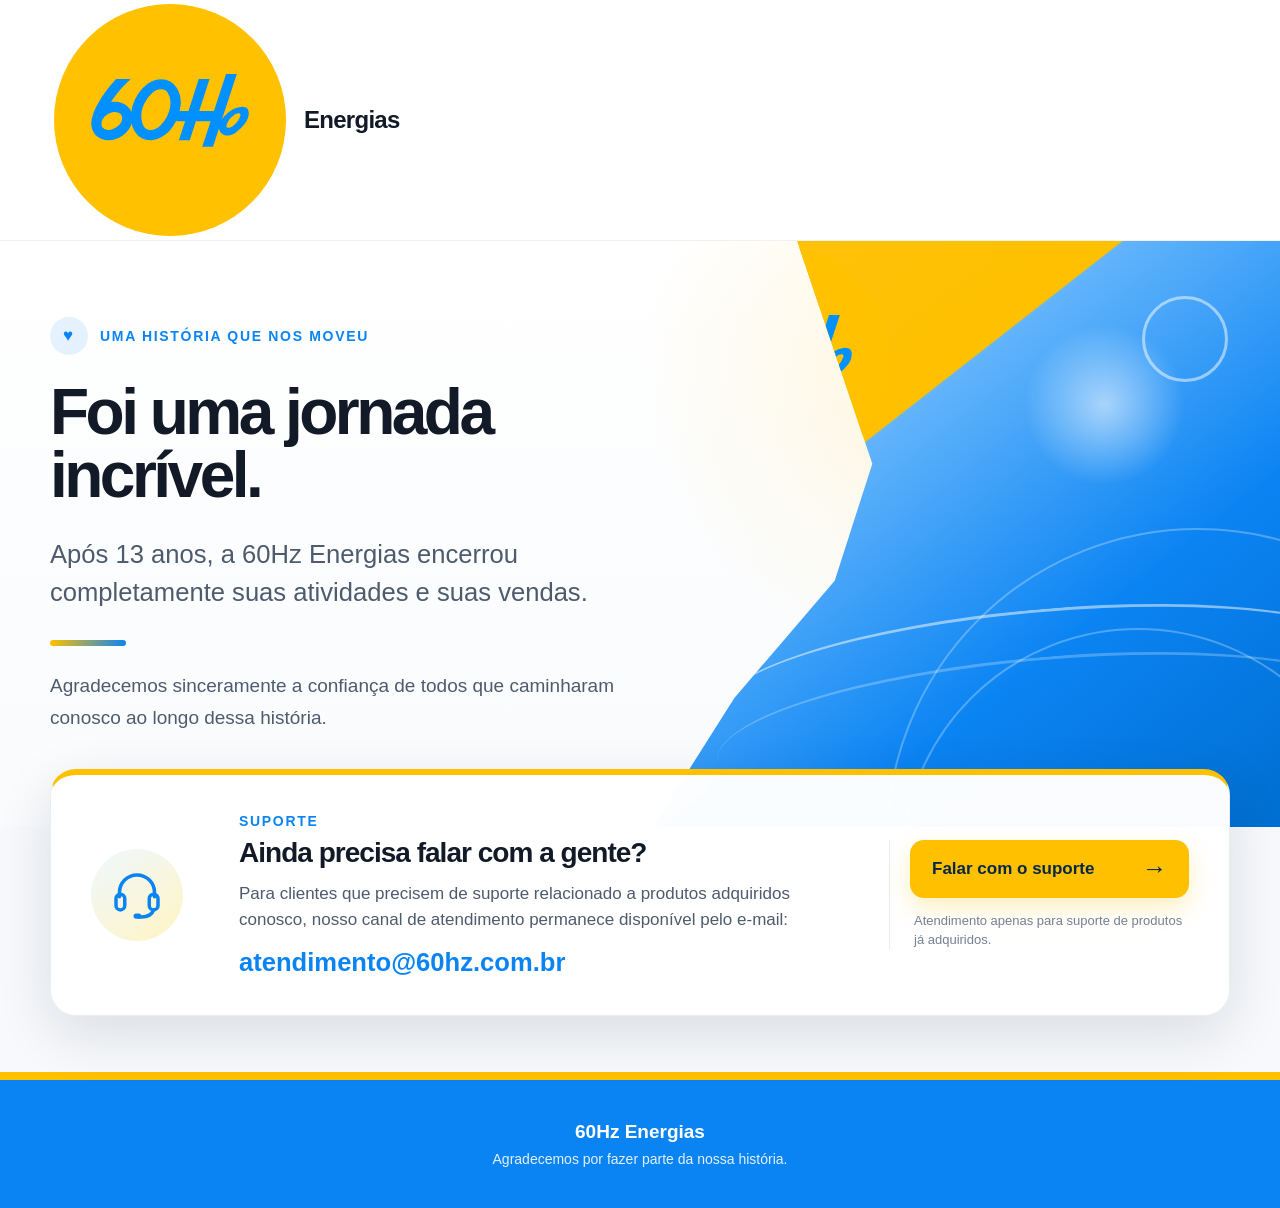
==== index.html @ 982b2da0 "refactor: use circular 60Hz brand logo" ====
<!doctype html>
<html lang="pt-BR">
<head>
  <meta charset="utf-8">
  <meta name="viewport" content="width=device-width, initial-scale=1">
  <meta name="description" content="Comunicado de encerramento das atividades da 60Hz Energias e canal de suporte aos clientes.">
  <meta name="theme-color" content="#0090ff">
  <title>60Hz Energias — Encerramento das atividades</title>
  <link rel="icon" type="image/svg+xml" href="assets/60hz-logo.svg">
  <link rel="stylesheet" href="styles.css">
</head>
<body>
  <header class="site-header">
    <div class="container brand" aria-label="60Hz Energias">
      <img class="brand-logo" src="assets/60hz-logo.svg" alt="60Hz">
      <span class="brand-company">Energias</span>
    </div>
  </header>

  <main>
    <section class="hero">
      <div class="hero-art" aria-hidden="true">
        <div class="sun-orbit"></div>
        <div class="energy-line energy-line-a"></div>
        <div class="energy-line energy-line-b"></div>
        <img class="hero-logo" src="assets/60hz-logo.svg" alt="">
      </div>

      <div class="container hero-grid">
        <div class="hero-copy">
          <div class="eyebrow">
            <span class="eyebrow-icon" aria-hidden="true">♥</span>
            <span>Uma história que nos moveu</span>
          </div>

          <h1>Foi uma jornada incrível.</h1>

          <p class="lead">
            Após 13 anos, a 60Hz Energias encerrou completamente suas atividades e suas vendas.
          </p>

          <div class="accent-line" aria-hidden="true"></div>

          <p class="gratitude">
            Agradecemos sinceramente a confiança de todos que caminharam conosco ao longo dessa história.
          </p>
        </div>
      </div>
    </section>

    <section class="support-section" aria-labelledby="support-title">
      <div class="container">
        <div class="support-card">
          <div class="support-icon" aria-hidden="true">
            <svg viewBox="0 0 64 64" role="img">
              <path d="M12 34v-5C12 18 21 9 32 9s20 9 20 20v5" fill="none" stroke="currentColor" stroke-width="4" stroke-linecap="round"/>
              <rect x="8" y="31" width="10" height="18" rx="5" fill="none" stroke="currentColor" stroke-width="4"/>
              <rect x="46" y="31" width="10" height="18" rx="5" fill="none" stroke="currentColor" stroke-width="4"/>
              <path d="M51 49c-2 6-7 8-14 8h-3" fill="none" stroke="currentColor" stroke-width="4" stroke-linecap="round"/>
              <rect x="28" y="53" width="9" height="6" rx="3" fill="currentColor"/>
            </svg>
          </div>

          <div class="support-content">
            <p class="support-label">Suporte</p>
            <h2 id="support-title">Ainda precisa falar com a gente?</h2>
            <p>
              Para clientes que precisem de suporte relacionado a produtos adquiridos conosco,
              nosso canal de atendimento permanece disponível pelo e-mail:
            </p>
            <a class="support-email" href="mailto:atendimento@60hz.com.br">atendimento@60hz.com.br</a>
          </div>

          <div class="support-action">
            <a class="primary-button" href="mailto:atendimento@60hz.com.br?subject=Suporte%20-%2060Hz%20Energias">
              <span>Falar com o suporte</span>
              <span class="button-arrow" aria-hidden="true">→</span>
            </a>
            <p class="support-note">
              Atendimento apenas para suporte de produtos já adquiridos.
            </p>
          </div>
        </div>
      </div>
    </section>
  </main>

  <footer class="site-footer">
    <div class="container">
      <strong>60Hz Energias</strong>
      <span>Agradecemos por fazer parte da nossa história.</span>
    </div>
  </footer>
</body>
</html>
---- styles.css ----
:root {
  --blue: #0b84f3;
  --blue-dark: #006ed1;
  --yellow: #ffc000;
  --yellow-soft: #fff4c2;
  --ink: #121a28;
  --text: #4e5b6d;
  --muted: #748093;
  --surface: #ffffff;
  --line: #e9edf2;
  --shadow: 0 18px 55px rgba(18, 26, 40, 0.12);
  --radius: 26px;
}

* { box-sizing: border-box; }
html { scroll-behavior: smooth; }
body {
  margin: 0;
  min-width: 320px;
  color: var(--ink);
  background: #f7f9fc;
  font-family: Inter, ui-sans-serif, -apple-system, BlinkMacSystemFont, "Segoe UI", Roboto, Helvetica, Arial, sans-serif;
  -webkit-font-smoothing: antialiased;
}
a { color: inherit; }
.container { width: min(1180px, calc(100% - 48px)); margin: 0 auto; }

.site-header {
  position: relative;
  z-index: 5;
  background: #fff;
  border-bottom: 1px solid rgba(18, 26, 40, 0.06);
}
.brand {
  min-height: 92px;
  display: flex;
  align-items: center;
  gap: 14px;
}
.brand-wordmark {
  width: 128px;
  height: auto;
  display: block;
  flex: 0 0 auto;
}
.brand-company {
  color: var(--ink);
  font-size: 24px;
  font-weight: 650;
  letter-spacing: -0.03em;
}

.hero {
  position: relative;
  min-height: 565px;
  overflow: hidden;
  background:
    radial-gradient(circle at 73% 22%, rgba(255, 192, 0, 0.13), transparent 28%),
    linear-gradient(180deg, #fff 0%, #f9fbfd 100%);
}
.hero-grid {
  min-height: 565px;
  display: grid;
  grid-template-columns: minmax(0, 1.05fr) minmax(420px, 0.95fr);
  align-items: center;
}
.hero-copy {
  position: relative;
  z-index: 3;
  max-width: 700px;
  padding: 76px 0 94px;
}
.eyebrow {
  display: inline-flex;
  align-items: center;
  gap: 12px;
  margin-bottom: 26px;
  color: var(--blue);
  font-size: 14px;
  font-weight: 850;
  letter-spacing: 0.12em;
  text-transform: uppercase;
}
.eyebrow-icon {
  width: 38px;
  height: 38px;
  display: grid;
  place-items: center;
  border-radius: 50%;
  color: var(--blue);
  background: rgba(11, 132, 243, 0.1);
  font-size: 17px;
}
h1 {
  max-width: 760px;
  margin: 0;
  font-size: clamp(54px, 5vw, 80px);
  line-height: 0.98;
  letter-spacing: -0.055em;
}
.lead {
  max-width: 690px;
  margin: 30px 0 0;
  color: var(--text);
  font-size: clamp(21px, 2vw, 27px);
  line-height: 1.48;
}
.accent-line {
  width: 76px;
  height: 6px;
  margin: 28px 0 24px;
  border-radius: 999px;
  background: linear-gradient(90deg, var(--yellow), var(--blue));
}
.gratitude {
  max-width: 665px;
  margin: 0;
  color: var(--text);
  font-size: 19px;
  line-height: 1.65;
}
.hero-art {
  position: absolute;
  z-index: 1;
  top: 0;
  right: 0;
  width: 49%;
  height: 100%;
  overflow: hidden;
  background:
    radial-gradient(circle at 72% 28%, rgba(255,255,255,0.55), transparent 13%),
    linear-gradient(142deg, rgba(255,192,0,0.95) 0%, #ffc000 34%, #62b4fb 34.2%, #0b84f3 67%, #006ed1 100%);
  clip-path: polygon(23% 0, 100% 0, 100% 100%, 0 100%, 13% 78%, 29% 58%, 35% 38%);
}
.hero-art::before,
.hero-art::after {
  content: "";
  position: absolute;
  border: 2px solid rgba(255,255,255,0.28);
  border-radius: 50%;
}
.hero-art::before {
  width: 620px;
  height: 620px;
  right: -230px;
  bottom: -325px;
}
.hero-art::after {
  width: 470px;
  height: 470px;
  right: -95px;
  bottom: -275px;
}
.hero-wordmark {
  position: absolute;
  right: 9%;
  top: 32%;
  width: min(36vw, 360px);
  height: auto;
  opacity: 0.98;
  filter: brightness(0) invert(1) drop-shadow(0 4px 22px rgba(0,0,0,0.08));
}
.energy-line {
  position: absolute;
  left: 10%;
  width: 105%;
  height: 150px;
  border-top: 3px solid rgba(255,255,255,0.5);
  border-radius: 50%;
  transform: rotate(-5deg);
}
.energy-line-a { bottom: 68px; }
.energy-line-b { bottom: 20px; opacity: 0.5; }
.sun-orbit {
  position: absolute;
  top: 55px;
  right: 52px;
  width: 86px;
  height: 86px;
  border: 3px solid rgba(255,255,255,0.5);
  border-radius: 50%;
}

.support-section {
  position: relative;
  z-index: 4;
  margin-top: -58px;
  padding: 0 0 56px;
}
.support-card {
  display: grid;
  grid-template-columns: 112px minmax(0, 1fr) 300px;
  gap: 30px;
  align-items: center;
  padding: 38px 40px;
  border: 1px solid rgba(18, 26, 40, 0.08);
  border-top: 6px solid var(--yellow);
  border-radius: var(--radius);
  background: rgba(255,255,255,0.98);
  box-shadow: var(--shadow);
}
.support-icon {
  width: 92px;
  height: 92px;
  display: grid;
  place-items: center;
  border-radius: 50%;
  color: var(--blue);
  background: linear-gradient(145deg, #eff8ff, #fff4c2);
}
.support-icon svg {
  width: 56px;
  height: 56px;
}
.support-content { padding-left: 6px; }
.support-label {
  margin: 0 0 8px;
  color: var(--blue);
  font-size: 14px;
  font-weight: 900;
  letter-spacing: 0.12em;
  text-transform: uppercase;
}
.support-content h2 {
  margin: 0 0 12px;
  font-size: 28px;
  letter-spacing: -0.035em;
}
.support-content p:not(.support-label) {
  max-width: 650px;
  margin: 0 0 14px;
  color: var(--text);
  font-size: 17px;
  line-height: 1.55;
}
.support-email {
  display: inline-block;
  color: var(--blue);
  font-size: clamp(22px, 2vw, 30px);
  font-weight: 850;
  text-decoration: none;
  word-break: break-word;
}
.support-email:hover,
.support-email:focus-visible {
  text-decoration: underline;
  text-decoration-thickness: 2px;
  text-underline-offset: 4px;
}
.support-action {
  padding-left: 20px;
  border-left: 1px solid var(--line);
}
.primary-button {
  min-height: 58px;
  display: flex;
  align-items: center;
  justify-content: space-between;
  gap: 20px;
  padding: 0 22px;
  border-radius: 14px;
  color: #072747;
  background: var(--yellow);
  box-shadow: 0 10px 24px rgba(255, 192, 0, 0.25);
  font-size: 17px;
  font-weight: 850;
  text-decoration: none;
  transition: transform 160ms ease, box-shadow 160ms ease, background 160ms ease;
}
.primary-button:hover {
  transform: translateY(-2px);
  background: #ffd12e;
  box-shadow: 0 14px 28px rgba(255, 192, 0, 0.32);
}
.primary-button:focus-visible {
  outline: 4px solid rgba(11,132,243,0.25);
  outline-offset: 3px;
}
.button-arrow { font-size: 25px; }
.support-note {
  margin: 14px 4px 0;
  color: var(--muted);
  font-size: 13px;
  line-height: 1.45;
}
.site-footer {
  border-top: 8px solid var(--yellow);
  color: #fff;
  background: var(--blue);
}
.site-footer .container {
  min-height: 128px;
  display: flex;
  flex-direction: column;
  align-items: center;
  justify-content: center;
  gap: 8px;
  text-align: center;
}
.site-footer strong { font-size: 19px; }
.site-footer span { color: rgba(255,255,255,0.88); font-size: 14px; }

@media (max-width: 980px) {
  .hero { min-height: auto; }
  .hero-grid {
    min-height: auto;
    grid-template-columns: 1fr;
  }
  .hero-copy {
    max-width: 720px;
    padding: 68px 0 210px;
  }
  .hero-art {
    top: auto;
    bottom: 0;
    width: 100%;
    height: 190px;
    clip-path: polygon(0 46%, 24% 22%, 54% 36%, 77% 7%, 100% 20%, 100% 100%, 0 100%);
  }
  .hero-wordmark {
    top: 43%;
    right: 5%;
    width: 190px;
  }
  .support-section { margin-top: -42px; }
  .support-card { grid-template-columns: 88px minmax(0, 1fr); }
  .support-icon {
    width: 76px;
    height: 76px;
  }
  .support-icon svg {
    width: 46px;
    height: 46px;
  }
  .support-action {
    grid-column: 1 / -1;
    padding: 24px 0 0;
    border-top: 1px solid var(--line);
    border-left: 0;
  }
  .primary-button { justify-content: center; }
}

@media (max-width: 640px) {
  .container { width: min(100% - 28px, 1180px); }
  .brand {
    min-height: 82px;
    gap: 12px;
  }
  .brand-wordmark {
    width: 104px;
  }
  .brand-company {
    font-size: 20px;
  }
  .hero-copy { padding: 50px 0 180px; }
  .eyebrow {
    margin-bottom: 20px;
    font-size: 12px;
  }
  .eyebrow-icon {
    width: 32px;
    height: 32px;
  }
  h1 {
    font-size: clamp(42px, 13vw, 58px);
    line-height: 1.02;
  }
  .lead {
    margin-top: 24px;
    font-size: 20px;
  }
  .gratitude { font-size: 17px; }
  .hero-art { height: 150px; }
  .hero-wordmark {
    top: 48%;
    right: 5%;
    width: 142px;
  }
  .support-section {
    margin-top: -26px;
    padding-bottom: 34px;
  }
  .support-card {
    grid-template-columns: 1fr;
    gap: 18px;
    padding: 28px 22px;
    border-radius: 22px;
  }
  .support-icon {
    width: 68px;
    height: 68px;
  }
  .support-content { padding-left: 0; }
  .support-content h2 { font-size: 25px; }
  .support-content p:not(.support-label) { font-size: 16px; }
  .support-email { font-size: 21px; }
  .support-action { grid-column: auto; }
  .primary-button { width: 100%; }
  .site-footer .container { min-height: 110px; }
}

@media (prefers-reduced-motion: reduce) {
  *, *::before, *::after {
    scroll-behavior: auto !important;
    transition: none !important;
  }
}
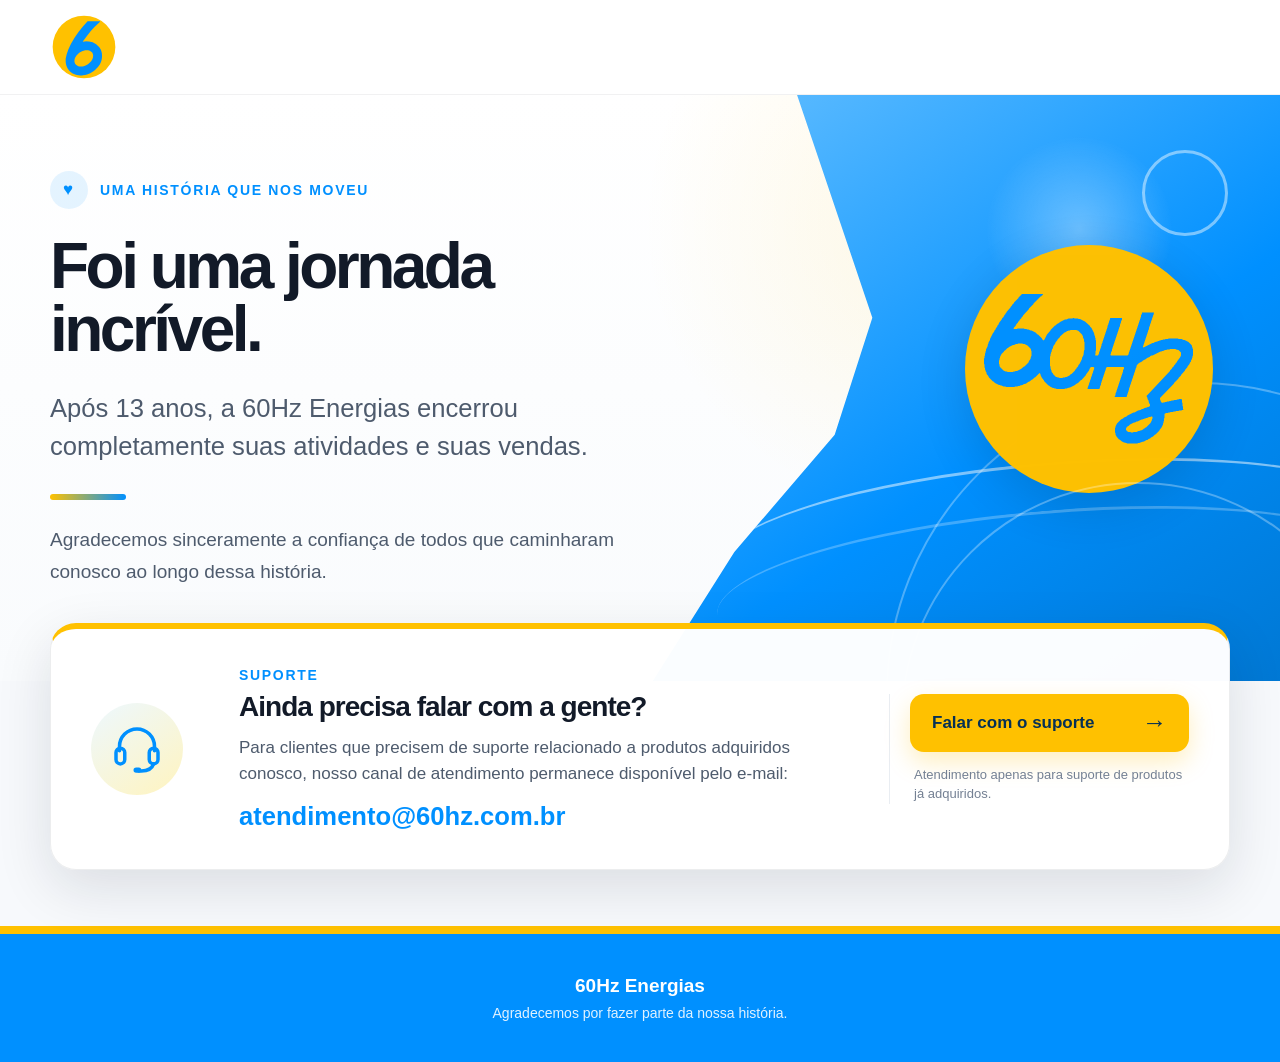
==== commit 6626c1dd: "Use 60Hz symbol only in header" ====
--- a/index.html
+++ b/index.html
@@ -6,14 +6,13 @@
   <meta name="description" content="Comunicado de encerramento das atividades da 60Hz Energias e canal de suporte aos clientes.">
   <meta name="theme-color" content="#0090ff">
   <title>60Hz Energias — Encerramento das atividades</title>
-  <link rel="icon" type="image/svg+xml" href="assets/60hz-logo.svg">
+  <link rel="icon" type="image/svg+xml" href="assets/60hz-symbol.svg">
   <link rel="stylesheet" href="styles.css">
 </head>
 <body>
   <header class="site-header">
     <div class="container brand" aria-label="60Hz Energias">
-      <img class="brand-logo" src="assets/60hz-logo.svg" alt="60Hz">
-      <span class="brand-company">Energias</span>
+      <img class="brand-logo" src="assets/60hz-symbol.svg" alt="60Hz Energias">
     </div>
   </header>
 
--- a/styles.css
+++ b/styles.css
@@ -1,8 +1,8 @@
 :root {
-  --blue: #0b84f3;
-  --blue-dark: #006ed1;
-  --yellow: #ffc000;
-  --yellow-soft: #fff4c2;
+  --blue: #0090ff;
+  --blue-dark: #0078d4;
+  --yellow: #ffc100;
+  --yellow-soft: #fff4bf;
   --ink: #121a28;
   --text: #4e5b6d;
   --muted: #748093;
@@ -32,14 +32,14 @@
   border-bottom: 1px solid rgba(18, 26, 40, 0.06);
 }
 .brand {
-  min-height: 92px;
+  min-height: 94px;
   display: flex;
   align-items: center;
   gap: 14px;
 }
-.brand-wordmark {
-  width: 128px;
-  height: auto;
+.brand-logo {
+  width: 68px;
+  height: 68px;
   display: block;
   flex: 0 0 auto;
 }
@@ -55,7 +55,7 @@
   min-height: 565px;
   overflow: hidden;
   background:
-    radial-gradient(circle at 73% 22%, rgba(255, 192, 0, 0.13), transparent 28%),
+    radial-gradient(circle at 73% 22%, rgba(255, 193, 0, 0.10), transparent 28%),
     linear-gradient(180deg, #fff 0%, #f9fbfd 100%);
 }
 .hero-grid {
@@ -88,7 +88,7 @@
   place-items: center;
   border-radius: 50%;
   color: var(--blue);
-  background: rgba(11, 132, 243, 0.1);
+  background: rgba(0, 144, 255, 0.10);
   font-size: 17px;
 }
 h1 {
@@ -128,15 +128,15 @@
   height: 100%;
   overflow: hidden;
   background:
-    radial-gradient(circle at 72% 28%, rgba(255,255,255,0.55), transparent 13%),
-    linear-gradient(142deg, rgba(255,192,0,0.95) 0%, #ffc000 34%, #62b4fb 34.2%, #0b84f3 67%, #006ed1 100%);
+    radial-gradient(circle at 68% 23%, rgba(255,255,255,0.34), transparent 15%),
+    linear-gradient(145deg, #67c0ff 0%, #0090ff 58%, #0078d4 100%);
   clip-path: polygon(23% 0, 100% 0, 100% 100%, 0 100%, 13% 78%, 29% 58%, 35% 38%);
 }
 .hero-art::before,
 .hero-art::after {
   content: "";
   position: absolute;
-  border: 2px solid rgba(255,255,255,0.28);
+  border: 2px solid rgba(255,255,255,0.30);
   border-radius: 50%;
 }
 .hero-art::before {
@@ -151,14 +151,14 @@
   right: -95px;
   bottom: -275px;
 }
-.hero-wordmark {
+.hero-logo {
   position: absolute;
-  right: 9%;
-  top: 32%;
-  width: min(36vw, 360px);
+  right: 10%;
+  top: 25%;
+  width: min(20vw, 280px);
   height: auto;
-  opacity: 0.98;
-  filter: brightness(0) invert(1) drop-shadow(0 4px 22px rgba(0,0,0,0.08));
+  opacity: 0.99;
+  filter: drop-shadow(0 14px 28px rgba(0,0,0,0.14));
 }
 .energy-line {
   position: absolute;
@@ -177,7 +177,7 @@
   right: 52px;
   width: 86px;
   height: 86px;
-  border: 3px solid rgba(255,255,255,0.5);
+  border: 3px solid rgba(255,255,255,0.45);
   border-radius: 50%;
 }
 
@@ -206,7 +206,7 @@
   place-items: center;
   border-radius: 50%;
   color: var(--blue);
-  background: linear-gradient(145deg, #eff8ff, #fff4c2);
+  background: linear-gradient(145deg, #edf8ff, var(--yellow-soft));
 }
 .support-icon svg {
   width: 56px;
@@ -259,9 +259,9 @@
   gap: 20px;
   padding: 0 22px;
   border-radius: 14px;
-  color: #072747;
+  color: #063055;
   background: var(--yellow);
-  box-shadow: 0 10px 24px rgba(255, 192, 0, 0.25);
+  box-shadow: 0 10px 24px rgba(255, 193, 0, 0.25);
   font-size: 17px;
   font-weight: 850;
   text-decoration: none;
@@ -269,11 +269,11 @@
 }
 .primary-button:hover {
   transform: translateY(-2px);
-  background: #ffd12e;
-  box-shadow: 0 14px 28px rgba(255, 192, 0, 0.32);
+  background: #ffd036;
+  box-shadow: 0 14px 28px rgba(255, 193, 0, 0.32);
 }
 .primary-button:focus-visible {
-  outline: 4px solid rgba(11,132,243,0.25);
+  outline: 4px solid rgba(0,144,255,0.25);
   outline-offset: 3px;
 }
 .button-arrow { font-size: 25px; }
@@ -317,10 +317,10 @@
     height: 190px;
     clip-path: polygon(0 46%, 24% 22%, 54% 36%, 77% 7%, 100% 20%, 100% 100%, 0 100%);
   }
-  .hero-wordmark {
-    top: 43%;
-    right: 5%;
-    width: 190px;
+  .hero-logo {
+    top: 21%;
+    right: 6%;
+    width: 150px;
   }
   .support-section { margin-top: -42px; }
   .support-card { grid-template-columns: 88px minmax(0, 1fr); }
@@ -345,10 +345,11 @@
   .container { width: min(100% - 28px, 1180px); }
   .brand {
     min-height: 82px;
-    gap: 12px;
-  }
-  .brand-wordmark {
-    width: 104px;
+    gap: 11px;
+  }
+  .brand-logo {
+    width: 54px;
+    height: 54px;
   }
   .brand-company {
     font-size: 20px;
@@ -372,10 +373,10 @@
   }
   .gratitude { font-size: 17px; }
   .hero-art { height: 150px; }
-  .hero-wordmark {
-    top: 48%;
+  .hero-logo {
+    top: 22%;
     right: 5%;
-    width: 142px;
+    width: 112px;
   }
   .support-section {
     margin-top: -26px;
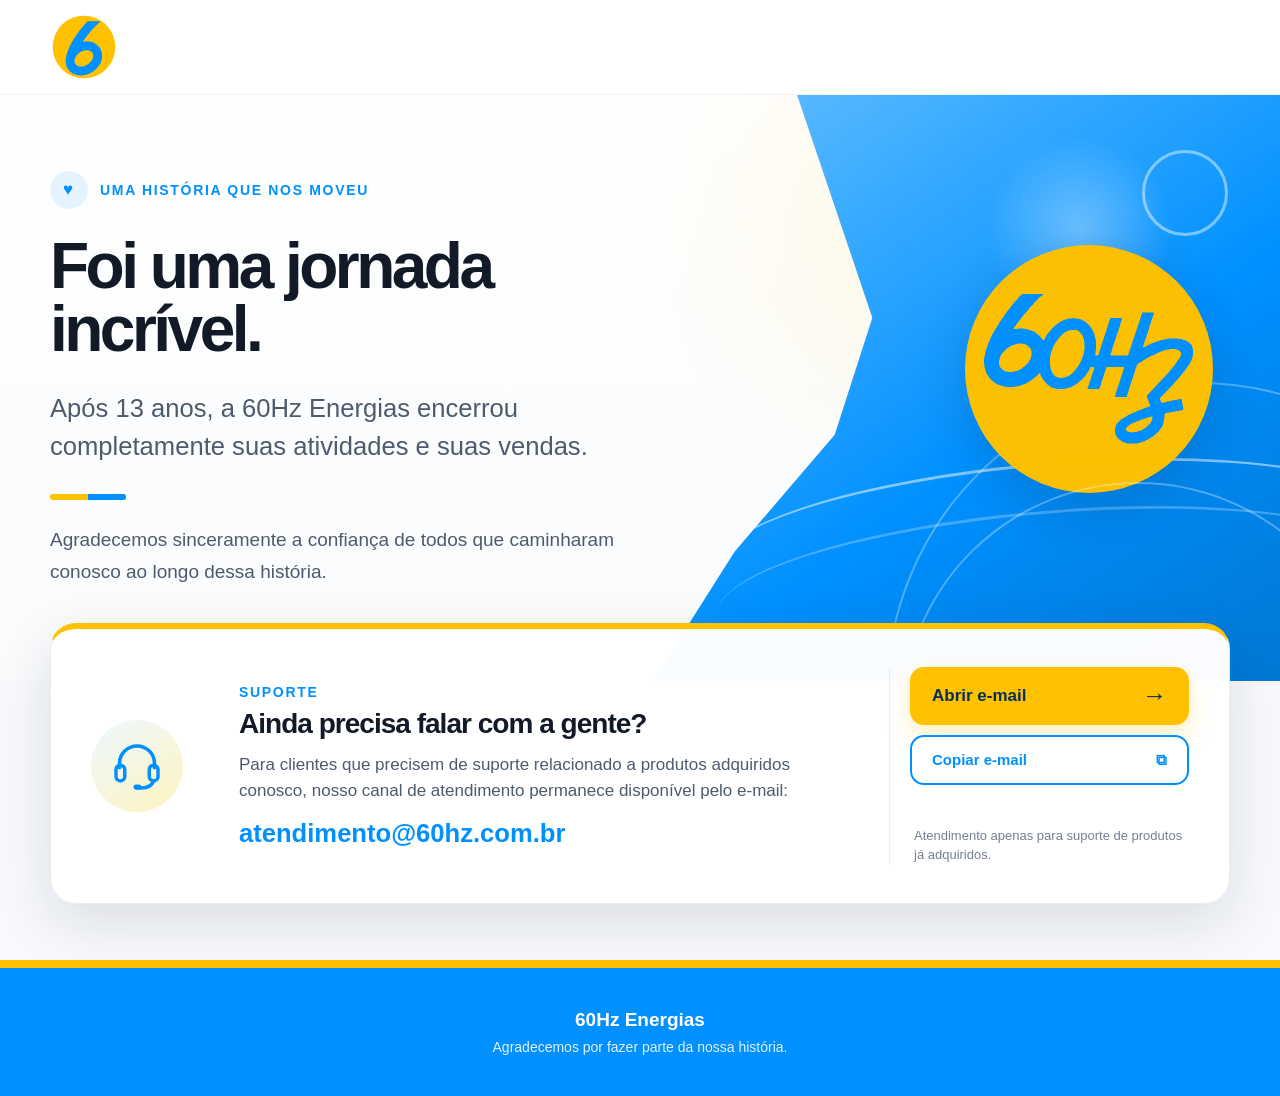
==== commit b6a3d044: "Fix support buttons with web email and copy fallback" ====
--- a/index.html
+++ b/index.html
@@ -8,6 +8,7 @@
   <title>60Hz Energias — Encerramento das atividades</title>
   <link rel="icon" type="image/svg+xml" href="assets/60hz-symbol.svg">
   <link rel="stylesheet" href="styles.css">
+  <link rel="stylesheet" href="support-actions.css">
 </head>
 <body>
   <header class="site-header">
@@ -67,14 +68,21 @@
               Para clientes que precisem de suporte relacionado a produtos adquiridos conosco,
               nosso canal de atendimento permanece disponível pelo e-mail:
             </p>
-            <a class="support-email" href="mailto:atendimento@60hz.com.br">atendimento@60hz.com.br</a>
+            <a class="support-email" href="https://mail.google.com/mail/?view=cm&amp;fs=1&amp;to=atendimento@60hz.com.br&amp;su=Suporte%20-%2060Hz%20Energias" target="_blank" rel="noopener noreferrer">atendimento@60hz.com.br</a>
           </div>
 
           <div class="support-action">
-            <a class="primary-button" href="mailto:atendimento@60hz.com.br?subject=Suporte%20-%2060Hz%20Energias">
-              <span>Falar com o suporte</span>
-              <span class="button-arrow" aria-hidden="true">→</span>
-            </a>
+            <div class="support-buttons">
+              <a class="primary-button" href="https://mail.google.com/mail/?view=cm&amp;fs=1&amp;to=atendimento@60hz.com.br&amp;su=Suporte%20-%2060Hz%20Energias" target="_blank" rel="noopener noreferrer">
+                <span>Abrir e-mail</span>
+                <span class="button-arrow" aria-hidden="true">→</span>
+              </a>
+              <button class="secondary-button" type="button" data-copy-email="atendimento@60hz.com.br">
+                <span>Copiar e-mail</span>
+                <span aria-hidden="true">⧉</span>
+              </button>
+            </div>
+            <p class="copy-status" role="status" aria-live="polite"></p>
             <p class="support-note">
               Atendimento apenas para suporte de produtos já adquiridos.
             </p>
@@ -90,5 +98,51 @@
       <span>Agradecemos por fazer parte da nossa história.</span>
     </div>
   </footer>
+  <script>
+    (() => {
+      const button = document.querySelector('[data-copy-email]');
+      const status = document.querySelector('.copy-status');
+      if (!button || !status) return;
+
+      const copyFallback = (text) => {
+        const textarea = document.createElement('textarea');
+        textarea.value = text;
+        textarea.setAttribute('readonly', '');
+        textarea.style.position = 'fixed';
+        textarea.style.opacity = '0';
+        document.body.appendChild(textarea);
+        textarea.select();
+        const copied = document.execCommand('copy');
+        textarea.remove();
+        return copied;
+      };
+
+      button.addEventListener('click', async () => {
+        const email = button.dataset.copyEmail;
+        let copied = false;
+        try {
+          if (navigator.clipboard && window.isSecureContext) {
+            await navigator.clipboard.writeText(email);
+            copied = true;
+          } else {
+            copied = copyFallback(email);
+          }
+        } catch (_) {
+          copied = copyFallback(email);
+        }
+
+        status.textContent = copied
+          ? `E-mail copiado: ${email}`
+          : `Não foi possível copiar. E-mail: ${email}`;
+
+        if (copied) {
+          const original = button.querySelector('span');
+          const previous = original.textContent;
+          original.textContent = 'Copiado!';
+          window.setTimeout(() => { original.textContent = previous; }, 1800);
+        }
+      });
+    })();
+  </script>
 </body>
 </html>
--- a/styles.css
+++ b/styles.css
@@ -106,11 +106,22 @@
   line-height: 1.48;
 }
 .accent-line {
+  position: relative;
   width: 76px;
   height: 6px;
   margin: 28px 0 24px;
+  overflow: hidden;
   border-radius: 999px;
-  background: linear-gradient(90deg, var(--yellow), var(--blue));
+  background: var(--yellow);
+}
+.accent-line::after {
+  content: "";
+  position: absolute;
+  top: 0;
+  right: 0;
+  width: 50%;
+  height: 100%;
+  background: var(--blue);
 }
 .gratitude {
   max-width: 665px;
--- a/support-actions.css
+++ b/support-actions.css
@@ -0,0 +1,55 @@
+.support-buttons {
+  display: grid;
+  gap: 10px;
+}
+
+.secondary-button {
+  width: 100%;
+  min-height: 50px;
+  display: flex;
+  align-items: center;
+  justify-content: space-between;
+  gap: 20px;
+  padding: 0 20px;
+  border: 2px solid var(--blue);
+  border-radius: 14px;
+  color: var(--blue);
+  background: #fff;
+  font: inherit;
+  font-size: 15px;
+  font-weight: 850;
+  cursor: pointer;
+  transition: transform 160ms ease, background 160ms ease, color 160ms ease;
+}
+
+.secondary-button:hover {
+  transform: translateY(-2px);
+  color: #fff;
+  background: var(--blue);
+}
+
+.secondary-button:focus-visible {
+  outline: 4px solid rgba(0, 144, 255, 0.25);
+  outline-offset: 3px;
+}
+
+.copy-status {
+  min-height: 18px;
+  margin: 10px 4px 0;
+  color: var(--blue-dark);
+  font-size: 12px;
+  font-weight: 700;
+  line-height: 1.4;
+}
+
+@media (max-width: 980px) {
+  .support-buttons {
+    grid-template-columns: minmax(0, 1fr) minmax(0, 0.72fr);
+  }
+}
+
+@media (max-width: 640px) {
+  .support-buttons {
+    grid-template-columns: 1fr;
+  }
+}
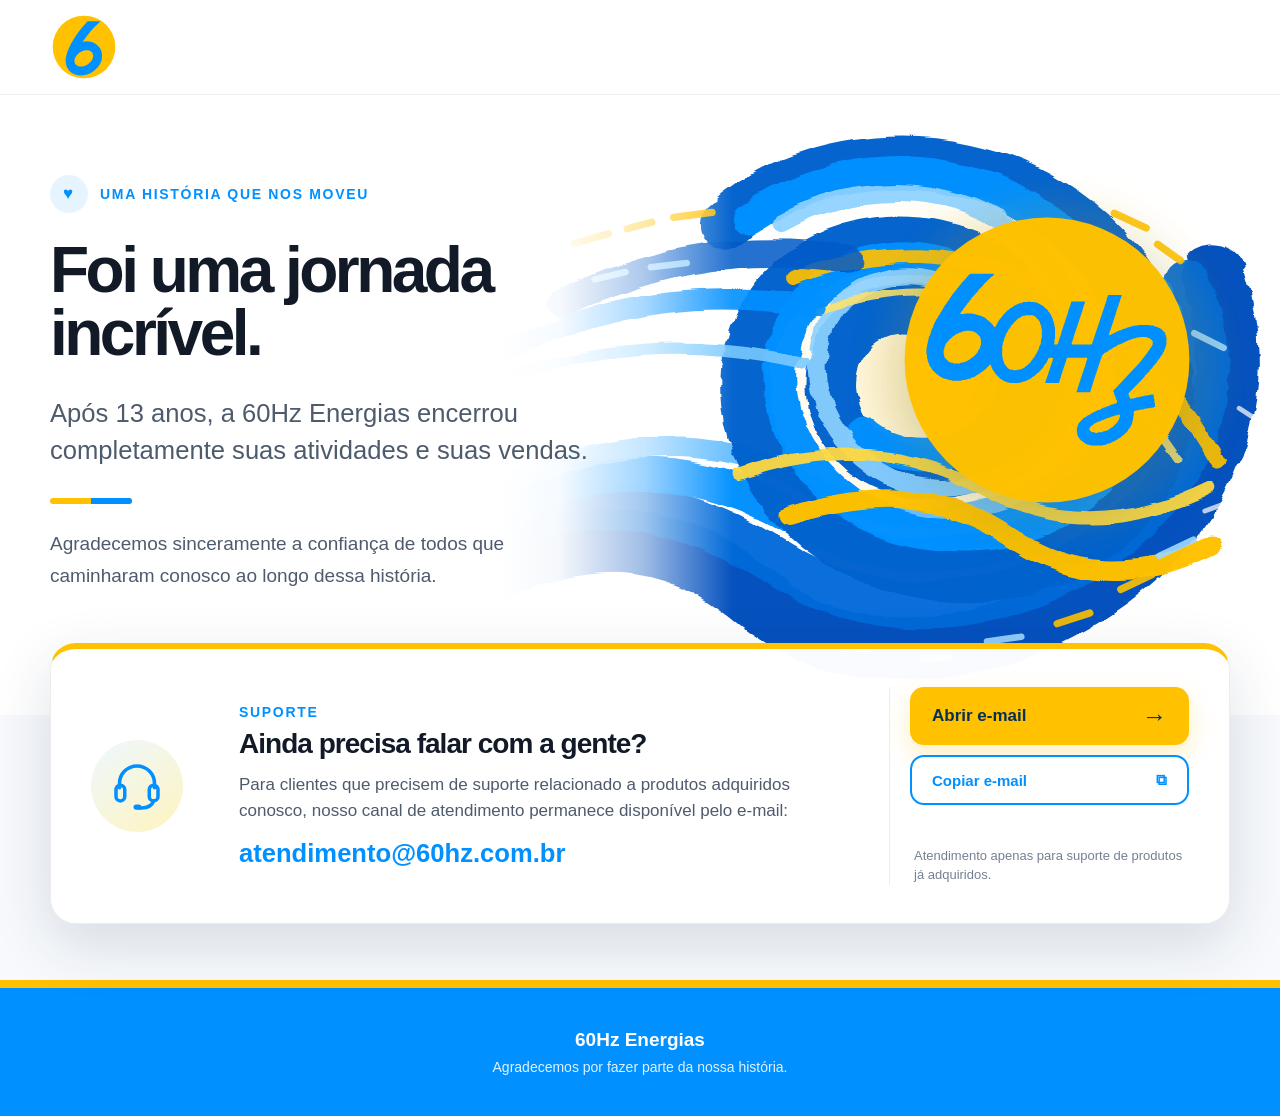
==== commit 5a1d18c6: "Enable painterly hero background" ====
--- a/index.html
+++ b/index.html
@@ -9,6 +9,7 @@
   <link rel="icon" type="image/svg+xml" href="assets/60hz-symbol.svg">
   <link rel="stylesheet" href="styles.css">
   <link rel="stylesheet" href="support-actions.css">
+  <link rel="stylesheet" href="artistic-background.css">
 </head>
 <body>
   <header class="site-header">
--- a/artistic-background.css
+++ b/artistic-background.css
@@ -0,0 +1,153 @@
+.hero {
+  min-height: 620px;
+  background: #fff;
+}
+
+.hero-grid {
+  min-height: 620px;
+  grid-template-columns: minmax(0, 0.95fr) minmax(460px, 1.05fr);
+}
+
+.hero-copy {
+  max-width: 650px;
+  padding: 76px 0 120px;
+}
+
+.hero-art {
+  top: 0;
+  right: 0;
+  width: 61%;
+  height: 100%;
+  clip-path: none;
+  overflow: hidden;
+  background-color: transparent;
+  background-image: url("assets/energy-swirls.svg");
+  background-repeat: no-repeat;
+  background-position: center right;
+  background-size: cover;
+}
+
+.hero-art::before {
+  content: "";
+  position: absolute;
+  inset: 0 auto 0 0;
+  width: 30%;
+  height: 100%;
+  border: 0;
+  border-radius: 0;
+  background: linear-gradient(90deg, #fff 0%, rgba(255,255,255,.96) 26%, rgba(255,255,255,.62) 62%, rgba(255,255,255,0) 100%);
+  pointer-events: none;
+}
+
+.hero-art::after {
+  content: "";
+  position: absolute;
+  right: 8%;
+  top: 17%;
+  width: 330px;
+  height: 330px;
+  border: 0;
+  border-radius: 50%;
+  background: rgba(255, 193, 0, .12);
+  filter: blur(18px);
+  pointer-events: none;
+}
+
+.hero-logo {
+  z-index: 3;
+  right: 11%;
+  top: 19%;
+  width: min(23vw, 310px);
+  filter: drop-shadow(0 18px 34px rgba(0, 74, 155, .20));
+}
+
+.sun-orbit,
+.energy-line {
+  display: none;
+}
+
+.accent-line {
+  width: 82px;
+  height: 6px;
+}
+
+.support-section {
+  margin-top: -72px;
+}
+
+.support-card {
+  border-top-color: var(--yellow);
+  box-shadow: 0 20px 60px rgba(16, 43, 77, .14);
+}
+
+@media (max-width: 980px) {
+  .hero-grid {
+    min-height: auto;
+    grid-template-columns: 1fr;
+  }
+
+  .hero-copy {
+    padding: 62px 0 270px;
+  }
+
+  .hero-art {
+    top: auto;
+    bottom: 0;
+    width: 100%;
+    height: 250px;
+    background-position: 65% center;
+    background-size: cover;
+  }
+
+  .hero-art::before {
+    inset: 0 0 auto 0;
+    width: 100%;
+    height: 48%;
+    background: linear-gradient(180deg, #fff 0%, rgba(255,255,255,.9) 24%, rgba(255,255,255,0) 100%);
+  }
+
+  .hero-art::after {
+    right: 7%;
+    top: 18%;
+    width: 165px;
+    height: 165px;
+  }
+
+  .hero-logo {
+    top: 18%;
+    right: 7%;
+    width: 165px;
+  }
+
+  .support-section {
+    margin-top: -46px;
+  }
+}
+
+@media (max-width: 640px) {
+  .hero-copy {
+    padding: 48px 0 225px;
+  }
+
+  .hero-art {
+    height: 205px;
+    background-position: 62% center;
+  }
+
+  .hero-logo {
+    top: 23%;
+    right: 6%;
+    width: 126px;
+  }
+
+  .hero-art::after {
+    top: 20%;
+    right: 5%;
+    width: 130px;
+    height: 130px;
+  }
+
+  .support-section {
+    margin-top: -34px;
+  }
+}
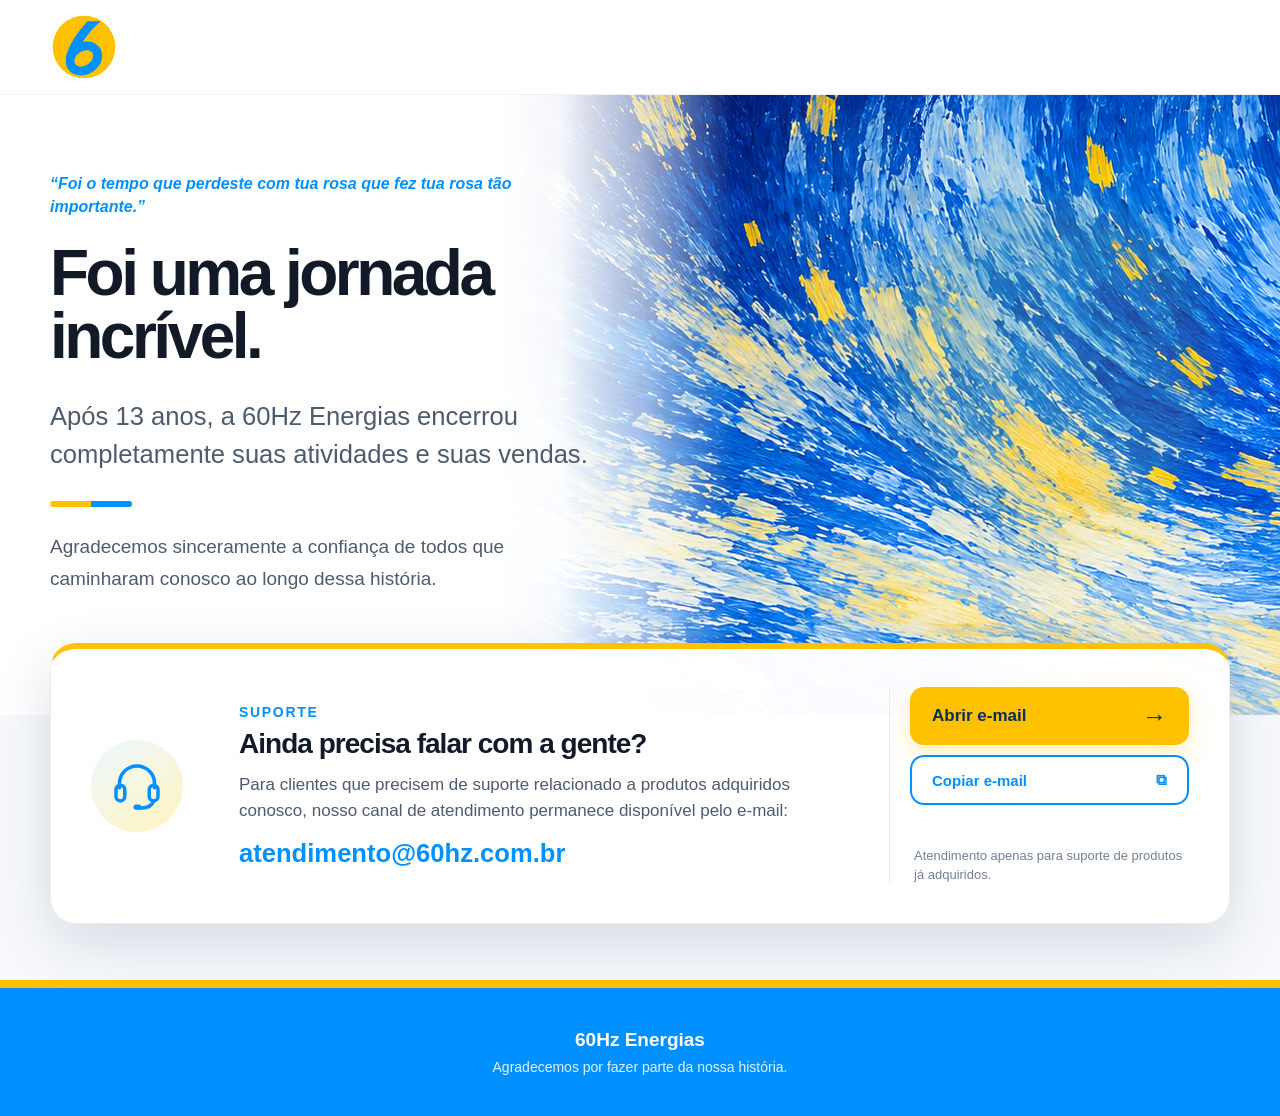
==== commit 5873a954: "Layer hero background and farewell character" ====
--- a/index.html
+++ b/index.html
@@ -21,10 +21,8 @@
   <main>
     <section class="hero">
       <div class="hero-art" aria-hidden="true">
-        <div class="sun-orbit"></div>
-        <div class="energy-line energy-line-a"></div>
-        <div class="energy-line energy-line-b"></div>
-        <img class="hero-logo" src="assets/60hz-logo.svg" alt="">
+        <img class="hero-background" src="assets/60hz-painterly-background.png" alt="">
+        <img class="hero-character" src="assets/60hz-character-cutout.png" alt="">
       </div>
 
       <div class="container hero-grid">
--- a/artistic-background.css
+++ b/artistic-background.css
@@ -1,153 +1 @@
-.hero {
-  min-height: 620px;
-  background: #fff;
-}
-
-.hero-grid {
-  min-height: 620px;
-  grid-template-columns: minmax(0, 0.95fr) minmax(460px, 1.05fr);
-}
-
-.hero-copy {
-  max-width: 650px;
-  padding: 76px 0 120px;
-}
-
-.hero-art {
-  top: 0;
-  right: 0;
-  width: 61%;
-  height: 100%;
-  clip-path: none;
-  overflow: hidden;
-  background-color: transparent;
-  background-image: url("assets/energy-swirls.svg");
-  background-repeat: no-repeat;
-  background-position: center right;
-  background-size: cover;
-}
-
-.hero-art::before {
-  content: "";
-  position: absolute;
-  inset: 0 auto 0 0;
-  width: 30%;
-  height: 100%;
-  border: 0;
-  border-radius: 0;
-  background: linear-gradient(90deg, #fff 0%, rgba(255,255,255,.96) 26%, rgba(255,255,255,.62) 62%, rgba(255,255,255,0) 100%);
-  pointer-events: none;
-}
-
-.hero-art::after {
-  content: "";
-  position: absolute;
-  right: 8%;
-  top: 17%;
-  width: 330px;
-  height: 330px;
-  border: 0;
-  border-radius: 50%;
-  background: rgba(255, 193, 0, .12);
-  filter: blur(18px);
-  pointer-events: none;
-}
-
-.hero-logo {
-  z-index: 3;
-  right: 11%;
-  top: 19%;
-  width: min(23vw, 310px);
-  filter: drop-shadow(0 18px 34px rgba(0, 74, 155, .20));
-}
-
-.sun-orbit,
-.energy-line {
-  display: none;
-}
-
-.accent-line {
-  width: 82px;
-  height: 6px;
-}
-
-.support-section {
-  margin-top: -72px;
-}
-
-.support-card {
-  border-top-color: var(--yellow);
-  box-shadow: 0 20px 60px rgba(16, 43, 77, .14);
-}
-
-@media (max-width: 980px) {
-  .hero-grid {
-    min-height: auto;
-    grid-template-columns: 1fr;
-  }
-
-  .hero-copy {
-    padding: 62px 0 270px;
-  }
-
-  .hero-art {
-    top: auto;
-    bottom: 0;
-    width: 100%;
-    height: 250px;
-    background-position: 65% center;
-    background-size: cover;
-  }
-
-  .hero-art::before {
-    inset: 0 0 auto 0;
-    width: 100%;
-    height: 48%;
-    background: linear-gradient(180deg, #fff 0%, rgba(255,255,255,.9) 24%, rgba(255,255,255,0) 100%);
-  }
-
-  .hero-art::after {
-    right: 7%;
-    top: 18%;
-    width: 165px;
-    height: 165px;
-  }
-
-  .hero-logo {
-    top: 18%;
-    right: 7%;
-    width: 165px;
-  }
-
-  .support-section {
-    margin-top: -46px;
-  }
-}
-
-@media (max-width: 640px) {
-  .hero-copy {
-    padding: 48px 0 225px;
-  }
-
-  .hero-art {
-    height: 205px;
-    background-position: 62% center;
-  }
-
-  .hero-logo {
-    top: 23%;
-    right: 6%;
-    width: 126px;
-  }
-
-  .hero-art::after {
-    top: 20%;
-    right: 5%;
-    width: 130px;
-    height: 130px;
-  }
-
-  .support-section {
-    margin-top: -34px;
-  }
-}
+.hero{min-height:620px;background:#fff}.hero-grid{min-height:620px;grid-template-columns:minmax(0,.95fr) minmax(460px,1.05fr)}.hero-copy{max-width:650px;padding:76px 0 120px}.hero-art{top:0;right:0;width:61%;height:100%;clip-path:none;overflow:hidden;background-color:transparent;background-image:url("assets/energy-swirls.svg");background-repeat:no-repeat;background-position:center right;background-size:cover}.hero-art::before{content:"";position:absolute;inset:0 auto 0 0;width:30%;height:100%;border:0;border-radius:0;background:linear-gradient(90deg,#fff 0%,rgba(255,255,255,.96) 26%,rgba(255,255,255,.62) 62%,rgba(255,255,255,0) 100%);pointer-events:none}.hero-art::after{content:"";position:absolute;right:8%;top:17%;width:330px;height:330px;border:0;border-radius:50%;background:rgba(255,193,0,.12);filter:blur(18px);pointer-events:none}.hero-logo{z-index:3;right:7%;top:18%;width:min(22vw,290px);filter:drop-shadow(0 18px 34px rgba(0,74,155,.20))}.eyebrow{max-width:470px;margin-bottom:24px;color:var(--blue);font-size:16px;font-weight:600;font-style:italic;line-height:1.45;letter-spacing:0;text-transform:none}.eyebrow-icon{display:none}.eyebrow span:last-child{font-size:0}.eyebrow span:last-child::after{content:"“Foi o tempo que perdeste com tua rosa que fez tua rosa tão importante.”";font-size:16px}.sun-orbit{display:block;position:absolute;z-index:4;pointer-events:none;top:15%;right:29%;width:min(30vw,460px);height:min(25vw,380px);border:0;border-radius:0;box-shadow:none;transform:none;background:transparent url("[data-uri]") center/contain no-repeat}.sun-orbit::before,.sun-orbit::after,.energy-line{display:none!important}.accent-line{width:82px;height:6px}.support-section{margin-top:-72px}.support-card{border-top-color:var(--yellow);box-shadow:0 20px 60px rgba(16,43,77,.14)}@media(max-width:980px){.hero-grid{min-height:auto;grid-template-columns:1fr}.hero-copy{padding:62px 0 285px}.hero-art{top:auto;bottom:0;width:100%;height:270px;background-position:65% center;background-size:cover}.hero-art::before{inset:0 0 auto 0;width:100%;height:48%;background:linear-gradient(180deg,#fff 0%,rgba(255,255,255,.9) 24%,rgba(255,255,255,0) 100%)}.hero-logo{top:18%;right:5%;width:155px}.sun-orbit{top:0;right:28%;width:250px;height:250px}.support-section{margin-top:-46px}}@media(max-width:640px){.eyebrow,.eyebrow span:last-child::after{font-size:14px}.hero-copy{padding:48px 0 245px}.hero-art{height:220px;background-position:62% center}.hero-logo{top:22%;right:3%;width:104px}.sun-orbit{top:2%;right:24%;width:185px;height:185px}.support-section{margin-top:-34px}}
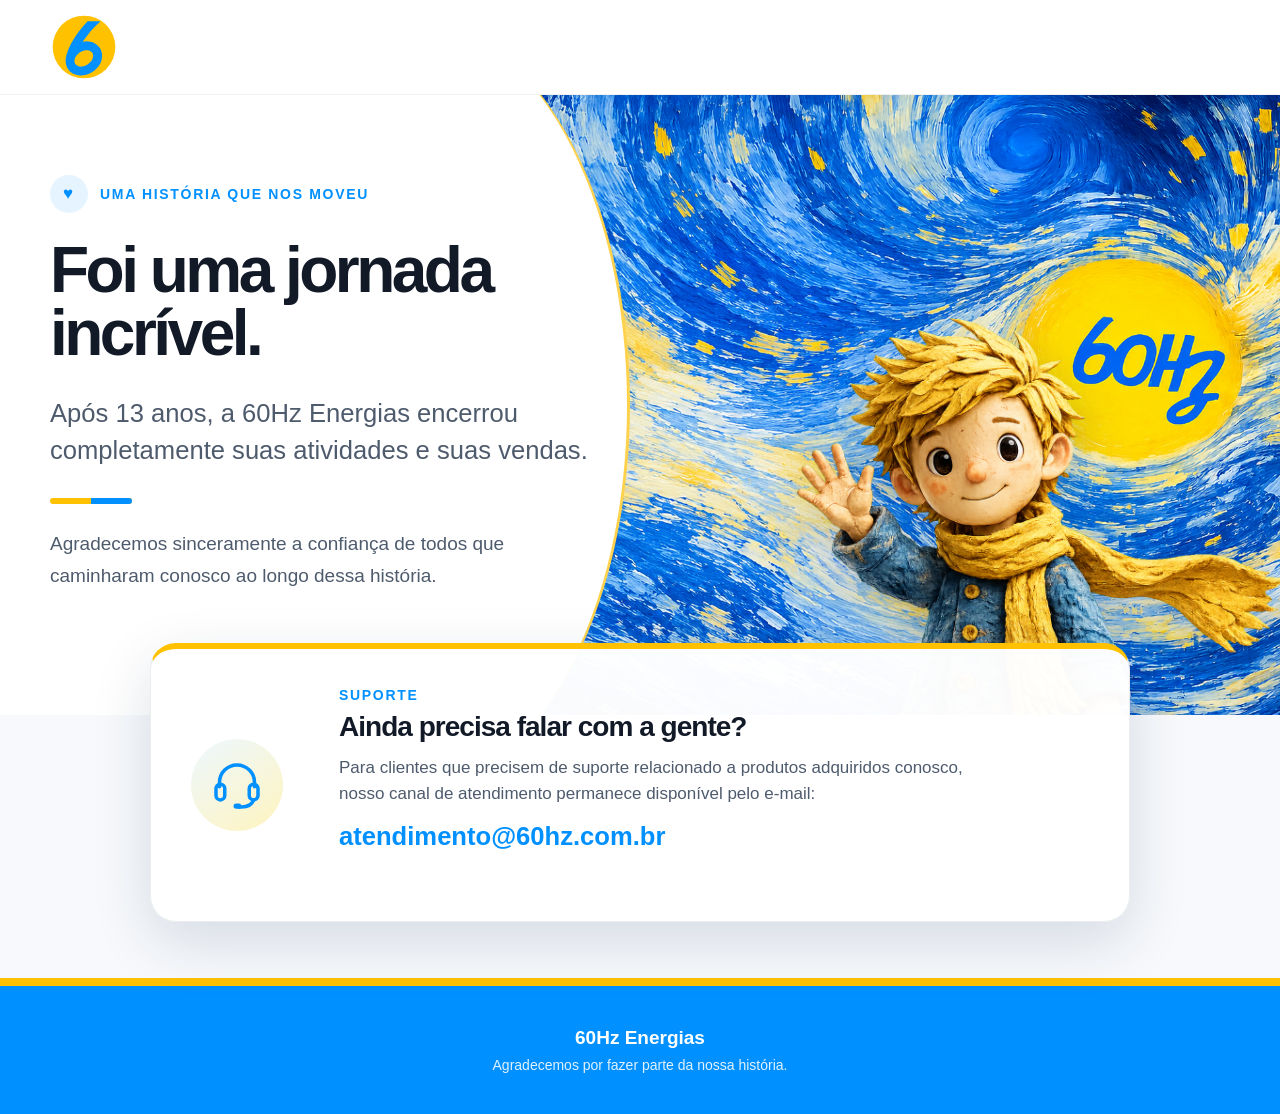
==== commit ae0f5f5a: "Simplify support card email actions" ====
--- a/index.html
+++ b/index.html
@@ -8,7 +8,6 @@
   <title>60Hz Energias — Encerramento das atividades</title>
   <link rel="icon" type="image/svg+xml" href="assets/60hz-symbol.svg">
   <link rel="stylesheet" href="styles.css">
-  <link rel="stylesheet" href="support-actions.css">
   <link rel="stylesheet" href="artistic-background.css">
 </head>
 <body>
@@ -67,24 +66,8 @@
               Para clientes que precisem de suporte relacionado a produtos adquiridos conosco,
               nosso canal de atendimento permanece disponível pelo e-mail:
             </p>
-            <a class="support-email" href="https://mail.google.com/mail/?view=cm&amp;fs=1&amp;to=atendimento@60hz.com.br&amp;su=Suporte%20-%2060Hz%20Energias" target="_blank" rel="noopener noreferrer">atendimento@60hz.com.br</a>
-          </div>
-
-          <div class="support-action">
-            <div class="support-buttons">
-              <a class="primary-button" href="https://mail.google.com/mail/?view=cm&amp;fs=1&amp;to=atendimento@60hz.com.br&amp;su=Suporte%20-%2060Hz%20Energias" target="_blank" rel="noopener noreferrer">
-                <span>Abrir e-mail</span>
-                <span class="button-arrow" aria-hidden="true">→</span>
-              </a>
-              <button class="secondary-button" type="button" data-copy-email="atendimento@60hz.com.br">
-                <span>Copiar e-mail</span>
-                <span aria-hidden="true">⧉</span>
-              </button>
-            </div>
-            <p class="copy-status" role="status" aria-live="polite"></p>
-            <p class="support-note">
-              Atendimento apenas para suporte de produtos já adquiridos.
-            </p>
+            <button class="support-email" type="button" data-copy-email="atendimento@60hz.com.br" aria-describedby="copy-status">atendimento@60hz.com.br</button>
+            <p class="copy-status" id="copy-status" role="status" aria-live="polite"></p>
           </div>
         </div>
       </div>
@@ -118,6 +101,7 @@
 
       button.addEventListener('click', async () => {
         const email = button.dataset.copyEmail;
+        status.textContent = 'Copiando…';
         let copied = false;
         try {
           if (navigator.clipboard && window.isSecureContext) {
@@ -134,12 +118,6 @@
           ? `E-mail copiado: ${email}`
           : `Não foi possível copiar. E-mail: ${email}`;
 
-        if (copied) {
-          const original = button.querySelector('span');
-          const previous = original.textContent;
-          original.textContent = 'Copiado!';
-          window.setTimeout(() => { original.textContent = previous; }, 1800);
-        }
       });
     })();
   </script>
--- a/styles.css
+++ b/styles.css
@@ -200,8 +200,10 @@
 }
 .support-card {
   display: grid;
-  grid-template-columns: 112px minmax(0, 1fr) 300px;
+  grid-template-columns: 112px minmax(0, 1fr);
   gap: 30px;
+  max-width: 980px;
+  margin: 0 auto;
   align-items: center;
   padding: 38px 40px;
   border: 1px solid rgba(18, 26, 40, 0.08);
@@ -246,52 +248,32 @@
 }
 .support-email {
   display: inline-block;
-  color: var(--blue);
+  padding: 0;
+  border: 0;
+  color: var(--blue);
+  background: transparent;
+  font: inherit;
   font-size: clamp(22px, 2vw, 30px);
   font-weight: 850;
+  text-align: left;
   text-decoration: none;
+  cursor: pointer;
   word-break: break-word;
 }
 .support-email:hover,
 .support-email:focus-visible {
+  outline: 4px solid rgba(0,144,255,0.25);
+  outline-offset: 4px;
   text-decoration: underline;
   text-decoration-thickness: 2px;
   text-underline-offset: 4px;
 }
-.support-action {
-  padding-left: 20px;
-  border-left: 1px solid var(--line);
-}
-.primary-button {
-  min-height: 58px;
-  display: flex;
-  align-items: center;
-  justify-content: space-between;
-  gap: 20px;
-  padding: 0 22px;
-  border-radius: 14px;
-  color: #063055;
-  background: var(--yellow);
-  box-shadow: 0 10px 24px rgba(255, 193, 0, 0.25);
-  font-size: 17px;
-  font-weight: 850;
-  text-decoration: none;
-  transition: transform 160ms ease, box-shadow 160ms ease, background 160ms ease;
-}
-.primary-button:hover {
-  transform: translateY(-2px);
-  background: #ffd036;
-  box-shadow: 0 14px 28px rgba(255, 193, 0, 0.32);
-}
-.primary-button:focus-visible {
-  outline: 4px solid rgba(0,144,255,0.25);
-  outline-offset: 3px;
-}
-.button-arrow { font-size: 25px; }
-.support-note {
-  margin: 14px 4px 0;
-  color: var(--muted);
-  font-size: 13px;
+.copy-status {
+  min-height: 18px;
+  margin: 10px 4px 0;
+  color: var(--blue-dark);
+  font-size: 12px;
+  font-weight: 700;
   line-height: 1.45;
 }
 .site-footer {
@@ -343,13 +325,6 @@
     width: 46px;
     height: 46px;
   }
-  .support-action {
-    grid-column: 1 / -1;
-    padding: 24px 0 0;
-    border-top: 1px solid var(--line);
-    border-left: 0;
-  }
-  .primary-button { justify-content: center; }
 }
 
 @media (max-width: 640px) {
@@ -407,8 +382,6 @@
   .support-content h2 { font-size: 25px; }
   .support-content p:not(.support-label) { font-size: 16px; }
   .support-email { font-size: 21px; }
-  .support-action { grid-column: auto; }
-  .primary-button { width: 100%; }
   .site-footer .container { min-height: 110px; }
 }
 
--- a/artistic-background.css
+++ b/artistic-background.css
@@ -1 +1,153 @@
-.hero{min-height:620px;background:#fff}.hero-grid{min-height:620px;grid-template-columns:minmax(0,.95fr) minmax(460px,1.05fr)}.hero-copy{max-width:650px;padding:76px 0 120px}.hero-art{top:0;right:0;width:61%;height:100%;clip-path:none;overflow:hidden;background-color:transparent;background-image:url("assets/energy-swirls.svg");background-repeat:no-repeat;background-position:center right;background-size:cover}.hero-art::before{content:"";position:absolute;inset:0 auto 0 0;width:30%;height:100%;border:0;border-radius:0;background:linear-gradient(90deg,#fff 0%,rgba(255,255,255,.96) 26%,rgba(255,255,255,.62) 62%,rgba(255,255,255,0) 100%);pointer-events:none}.hero-art::after{content:"";position:absolute;right:8%;top:17%;width:330px;height:330px;border:0;border-radius:50%;background:rgba(255,193,0,.12);filter:blur(18px);pointer-events:none}.hero-logo{z-index:3;right:7%;top:18%;width:min(22vw,290px);filter:drop-shadow(0 18px 34px rgba(0,74,155,.20))}.eyebrow{max-width:470px;margin-bottom:24px;color:var(--blue);font-size:16px;font-weight:600;font-style:italic;line-height:1.45;letter-spacing:0;text-transform:none}.eyebrow-icon{display:none}.eyebrow span:last-child{font-size:0}.eyebrow span:last-child::after{content:"“Foi o tempo que perdeste com tua rosa que fez tua rosa tão importante.”";font-size:16px}.sun-orbit{display:block;position:absolute;z-index:4;pointer-events:none;top:15%;right:29%;width:min(30vw,460px);height:min(25vw,380px);border:0;border-radius:0;box-shadow:none;transform:none;background:transparent url("[data-uri]") center/contain no-repeat}.sun-orbit::before,.sun-orbit::after,.energy-line{display:none!important}.accent-line{width:82px;height:6px}.support-section{margin-top:-72px}.support-card{border-top-color:var(--yellow);box-shadow:0 20px 60px rgba(16,43,77,.14)}@media(max-width:980px){.hero-grid{min-height:auto;grid-template-columns:1fr}.hero-copy{padding:62px 0 285px}.hero-art{top:auto;bottom:0;width:100%;height:270px;background-position:65% center;background-size:cover}.hero-art::before{inset:0 0 auto 0;width:100%;height:48%;background:linear-gradient(180deg,#fff 0%,rgba(255,255,255,.9) 24%,rgba(255,255,255,0) 100%)}.hero-logo{top:18%;right:5%;width:155px}.sun-orbit{top:0;right:28%;width:250px;height:250px}.support-section{margin-top:-46px}}@media(max-width:640px){.eyebrow,.eyebrow span:last-child::after{font-size:14px}.hero-copy{padding:48px 0 245px}.hero-art{height:220px;background-position:62% center}.hero-logo{top:22%;right:3%;width:104px}.sun-orbit{top:2%;right:24%;width:185px;height:185px}.support-section{margin-top:-34px}}+.hero {
+  min-height: 620px;
+  background: #fff;
+}
+
+.hero-grid {
+  min-height: 620px;
+  grid-template-columns: minmax(0, 0.95fr) minmax(460px, 1.05fr);
+}
+
+.hero-copy {
+  max-width: 650px;
+  padding: 76px 0 120px;
+}
+
+.hero-art {
+  top: 0;
+  right: 0;
+  width: 58%;
+  height: 100%;
+  overflow: hidden;
+  clip-path: none;
+  background: #0b56ba;
+}
+
+.hero-background,
+.hero-character {
+  position: absolute;
+  display: block;
+  max-width: none;
+  pointer-events: none;
+  user-select: none;
+}
+
+.hero-background {
+  z-index: 1;
+  inset: 0 auto 0 0;
+  width: 112%;
+  height: 100%;
+  object-fit: cover;
+  object-position: center right;
+}
+
+.hero-art::before {
+  content: "";
+  position: absolute;
+  z-index: 2;
+  top: -12%;
+  right: auto;
+  bottom: auto;
+  left: -46%;
+  width: 58%;
+  height: 124%;
+  background: #fff;
+  border: 0;
+  border-right: 3px solid rgba(255, 201, 40, 0.82);
+  border-radius: 50%;
+  pointer-events: none;
+}
+
+.hero-art::after {
+  content: none;
+}
+
+.hero-character {
+  z-index: 3;
+  right: -1%;
+  bottom: -9%;
+  width: min(66%, 680px);
+  height: auto;
+  filter: drop-shadow(0 18px 24px rgba(3, 35, 83, 0.22));
+}
+
+.sun-orbit,
+.energy-line,
+.hero-logo {
+  display: none !important;
+}
+
+.accent-line {
+  width: 82px;
+  height: 6px;
+}
+
+.support-section {
+  margin-top: -72px;
+}
+
+.support-card {
+  border-top-color: var(--yellow);
+  box-shadow: 0 20px 60px rgba(16, 43, 77, 0.14);
+}
+
+@media (max-width: 980px) {
+  .hero-grid {
+    min-height: auto;
+    grid-template-columns: 1fr;
+  }
+
+  .hero-copy {
+    padding: 62px 0 285px;
+  }
+
+  .hero-art {
+    top: auto;
+    bottom: 0;
+    width: 100%;
+    height: 270px;
+  }
+
+  .hero-background {
+    width: 100%;
+    object-position: 64% center;
+  }
+
+  .hero-art::before {
+    content: none;
+  }
+
+  .hero-character {
+    right: 2%;
+    bottom: -7%;
+    width: min(58%, 360px);
+  }
+
+  .support-section {
+    margin-top: -46px;
+  }
+}
+
+@media (max-width: 640px) {
+  .hero-copy {
+    padding: 48px 0 245px;
+  }
+
+  .hero-art {
+    height: 220px;
+  }
+
+  .hero-background {
+    object-position: 62% center;
+  }
+
+  .hero-character {
+    right: 0;
+    bottom: -5%;
+    width: min(62%, 250px);
+  }
+
+  .support-section {
+    margin-top: -34px;
+  }
+}
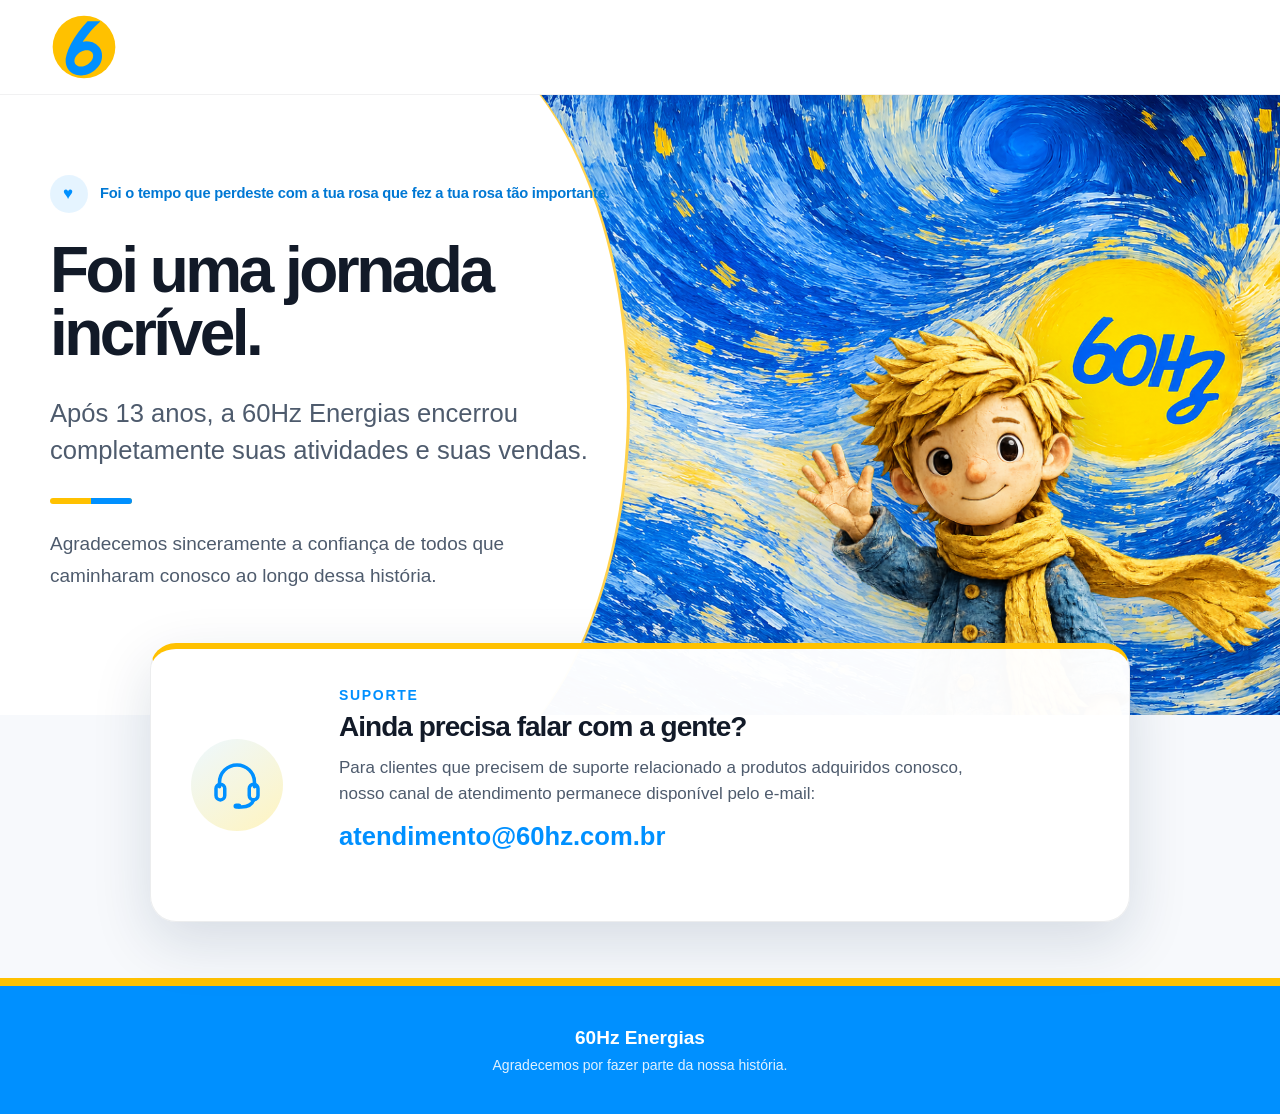
==== commit 1ef17ae8: "Restore Little Prince quote" ====
--- a/index.html
+++ b/index.html
@@ -28,7 +28,7 @@
         <div class="hero-copy">
           <div class="eyebrow">
             <span class="eyebrow-icon" aria-hidden="true">♥</span>
-            <span>Uma história que nos moveu</span>
+            <span class="eyebrow-quote">Foi o tempo que perdeste com a tua rosa que fez a tua rosa tão importante.</span>
           </div>
 
           <h1>Foi uma jornada incrível.</h1>
--- a/styles.css
+++ b/styles.css
@@ -90,6 +90,14 @@
   color: var(--blue);
   background: rgba(0, 144, 255, 0.10);
   font-size: 17px;
+}
+.eyebrow-quote {
+  color: var(--blue-dark);
+  font-size: clamp(12px, 1.15vw, 16px);
+  font-weight: 700;
+  letter-spacing: -0.015em;
+  line-height: 1.35;
+  text-transform: none;
 }
 h1 {
   max-width: 760px;
